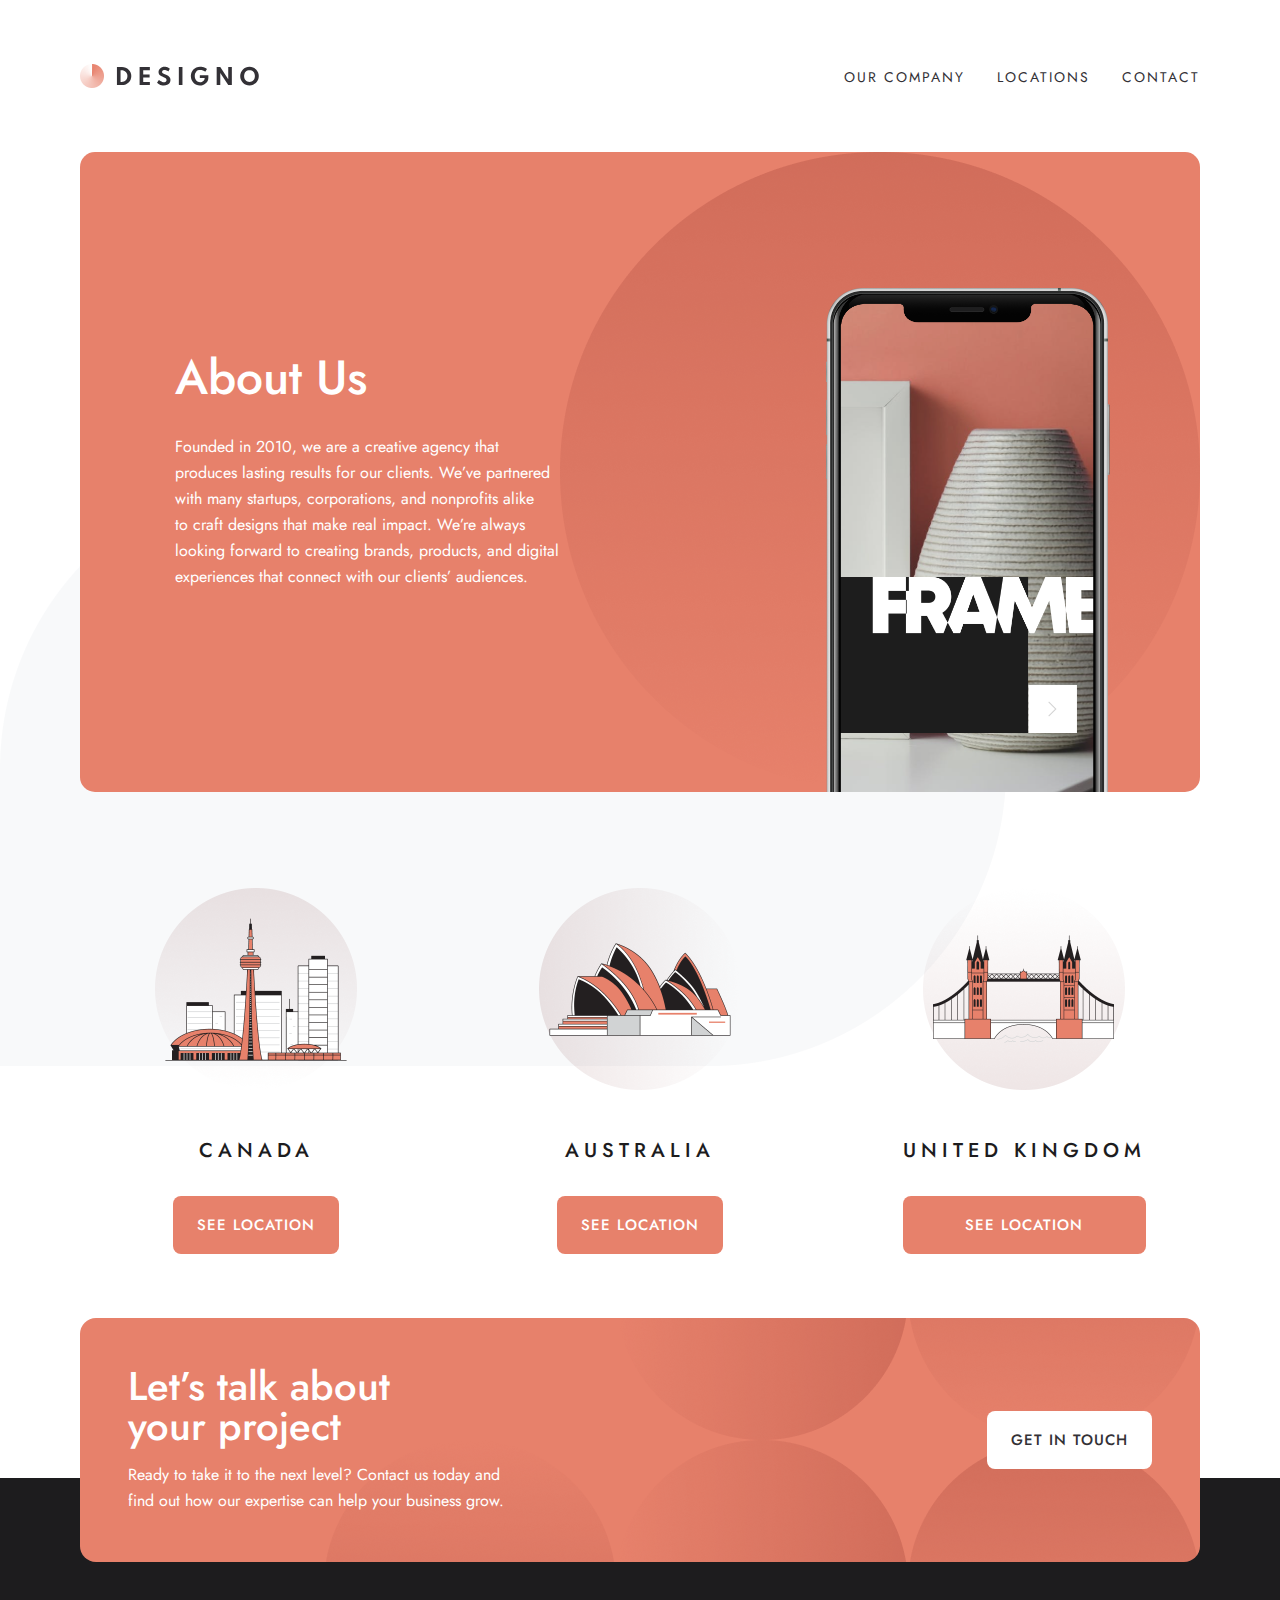
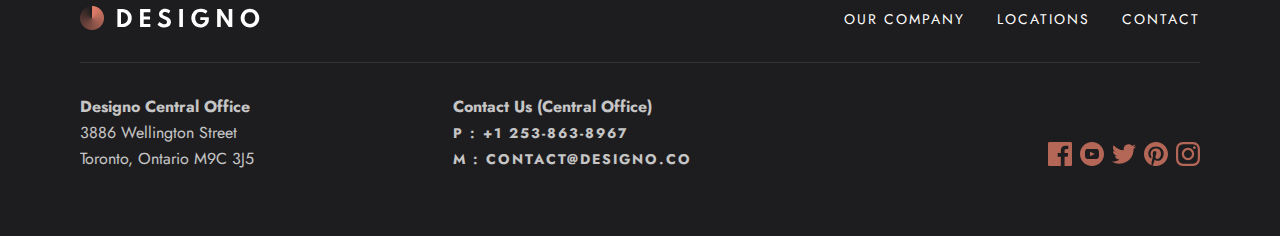
==== about.html @ 894c00fd "added "about" page" ====
<!DOCTYPE html>
<html lang="en">

<head>
  <meta charset="UTF-8" />
  <meta name="viewport" content="width=device-width, initial-scale=1.0" />
  <title>Designo</title>
  <link rel="preconnect" href="https://fonts.googleapis.com" />
  <link rel="preconnect" href="https://fonts.gstatic.com" crossorigin />
  <link href="https://fonts.googleapis.com/css2?family=Jost:wght@400;500&display=swap" rel="stylesheet" />
  <link rel="stylesheet" href="/css/styles.css" />
</head>

<body>
  <header class="header">
    <section class="menu container flex padding-section-medium">
      <a class="logo" href="/">
        <img class="logo_oval" src="/assets/Logo/logo-oval-2-x.png" alt="logo company Designo" />
        <img class="logo_designo" src="/assets/Logo/logo-designo-dark.svg" alt="logo company Designo" />
      </a>
      <nav>
        <ul class="nav_menu flex">
          <li><a href="/about.html">Our company</a></li>
          <li><a href="#">Locations</a></li>
          <li><a href="#">Contact</a></li>
        </ul>
      </nav>
    </section>
  </header>
  <main class="main container-bg">
    <section class="container hero flex padding-section-medium">
      <div class="hero_content">
        <h1>About Us</h1>
        <p>
          Founded in 2010, we are a creative agency that produces lasting results for our clients. We’ve partnered with
          many startups, corporations, and nonprofits alike to craft designs that make real impact. We’re always looking
          forward to creating brands, products, and digital experiences that connect with our clients’ audiences.
        </p>
      </div>
      <div class="hero_img-wrapper">
        <img src="/assets/images/Hero/Home mobile phone 01.png" alt="" class="hero-img">
      </div>
    </section>



    <section class="container flex padding-section-medium">
      <div class="features-wrapper">
        <div class="features-card">
          <img class="features-image" src="/assets/images/Features/card_image-canada.png" alt="">
          <div class="features-content">
            <h3>CANADA</h3>
            <button class="button-secondary">SEE LOCATION</button>
          </div>
        </div>
        <div class="features-card">
          <img class="features-image" src="/assets/images/Features/card_image-australia.png" alt="">
          <div class="features-content">
            <h3>AUSTRALIA</h3>
            <button class="button-secondary">SEE LOCATION</button>
          </div>
        </div>
        <div class="features-card">
          <img class="features-image" src="/assets/images/Features/card_image-uk.png" alt="">
          <div class="features-content">
            <h3>UNITED KINGDOM</h3>
            <button class="button-secondary">SEE LOCATION</button>
          </div>
        </div>
      </div>
      </div>
    </section>

  </main>
  <footer class="footer">
    <div class="cta_banner container flex">
      <div class="cta_banner-content">
        <h2>Let’s talk about your project</h2>
        <p>Ready to take it to the next level? Contact us today and find out how our expertise can help your business
          grow.</p>
      </div>
      <button class="button-primary">Get in touch</button>
      <!-- <div class="cta_banner-bg">
        <div class="cta_banner-bg-row">.cta_banner-oval</div>
        <div class="cta_banner-bg-row"></div>
      </div> -->
    </div>
    <div class="container footer_container">
      <div class="footer_content">
        <div class="footer_top-wrapper flex">
          <a class="logo" href="/">
            <img class="logo_oval" src="/assets/Logo/logo-oval-2-x.png" alt="logo company Designo" />
            <img class="logo_designo" src="/assets/Logo/logo-designo-white.svg" alt="logo company Designo" />
          </a>
          <nav>
            <ul class="menu nav_menu flex">
              <li><a href="/about.html">Our company</a></li>
              <li><a href="#">Locations</a></li>
              <li><a href="#">Contact</a></li>
            </ul>
          </nav>
        </div>
        <div class="footer_divider"></div>
        <div class="footer_bottom-wrapper">
          <ul class="footer_bottom-column">
            <li class="footer_text-bold">Designo Central Office</li>
            <li class="footer_text-regular">3886 Wellington Street</li>
            <li class="footer_text-regular">Toronto, Ontario M9C 3J5</li>
          </ul>

          <ul class="footer_bottom-column">
            <li class="footer_text-bold">Contact Us (Central Office)</li>
            <li class="footer_text-bold"><a href="">P : +1 253-863-8967</a></li>
            <li class="footer_text-bold"><a href="">M : contact@designo.co</a></li>
          </ul>

          <ul class="footer_icons">
            <li><a href="" class="footer_icon"><svg xmlns="http://www.w3.org/2000/svg" width="24" height="24"
                  viewBox="0 0 24 24" fill="none">
                  <path
                    d="M22.675 0H1.325C0.593 0 0 0.593 0 1.325V22.676C0 23.407 0.593 24 1.325 24H12.82V14.706H9.692V11.084H12.82V8.413C12.82 5.313 14.713 3.625 17.479 3.625C18.804 3.625 19.942 3.724 20.274 3.768V7.008L18.356 7.009C16.852 7.009 16.561 7.724 16.561 8.772V11.085H20.148L19.681 14.707H16.561V24H22.677C23.407 24 24 23.407 24 22.675V1.325C24 0.593 23.407 0 22.675 0Z"
                    fill="#E7816B" />
                </svg></a></li>
            <li><a href="" class="footer_icon"><svg xmlns="http://www.w3.org/2000/svg" width="24" height="24"
                  viewBox="0 0 24 24" fill="none">
                  <path fill-rule="evenodd" clip-rule="evenodd"
                    d="M12 0C5.373 0 0 5.373 0 12C0 18.627 5.373 24 12 24C18.627 24 24 18.627 24 12C24 5.373 18.627 0 12 0ZM16.441 16.892C14.339 17.036 9.657 17.036 7.558 16.892C5.282 16.736 5.017 15.622 5 12C5.017 8.371 5.285 7.264 7.558 7.108C9.657 6.964 14.34 6.964 16.441 7.108C18.718 7.264 18.982 8.378 19 12C18.982 15.629 18.715 16.736 16.441 16.892ZM14.917 11.996L10 9.658V14.342L14.917 11.996Z"
                    fill="#E7816B" />
                </svg></a></li>
            <li><a href="" class="footer_icon"><svg xmlns="http://www.w3.org/2000/svg" width="24" height="20"
                  viewBox="0 0 24 20" fill="none">
                  <path
                    d="M24 2.55705C23.117 2.94905 22.168 3.21305 21.172 3.33205C22.189 2.72305 22.97 1.75805 23.337 0.608047C22.386 1.17205 21.332 1.58205 20.21 1.80305C19.313 0.846047 18.032 0.248047 16.616 0.248047C13.437 0.248047 11.101 3.21405 11.819 6.29305C7.728 6.08805 4.1 4.12805 1.671 1.14905C0.381 3.36205 1.002 6.25705 3.194 7.72305C2.388 7.69705 1.628 7.47605 0.965 7.10705C0.911 9.38805 2.546 11.522 4.914 11.997C4.221 12.185 3.462 12.229 2.69 12.081C3.316 14.037 5.134 15.46 7.29 15.5C5.22 17.123 2.612 17.848 0 17.54C2.179 18.937 4.768 19.752 7.548 19.752C16.69 19.752 21.855 12.031 21.543 5.10605C22.505 4.41105 23.34 3.54405 24 2.55705Z"
                    fill="#E7816B" />
                </svg></a></li>
            <li><a href="" class="footer_icon"><svg xmlns="http://www.w3.org/2000/svg" width="24" height="24"
                  viewBox="0 0 24 24" fill="none">
                  <path
                    d="M12 0C5.373 0 0 5.372 0 12C0 17.084 3.163 21.426 7.627 23.174C7.522 22.225 7.427 20.769 7.669 19.733C7.887 18.796 9.076 13.768 9.076 13.768C9.076 13.768 8.717 13.049 8.717 11.986C8.717 10.318 9.684 9.072 10.888 9.072C11.911 9.072 12.406 9.841 12.406 10.762C12.406 11.791 11.751 13.33 11.412 14.757C11.129 15.951 12.011 16.926 13.189 16.926C15.322 16.926 16.961 14.677 16.961 11.431C16.961 8.558 14.897 6.549 11.949 6.549C8.535 6.549 6.531 9.11 6.531 11.756C6.531 12.787 6.928 13.894 7.424 14.494C7.522 14.613 7.536 14.718 7.507 14.839L7.174 16.199C7.121 16.419 7 16.466 6.772 16.36C5.273 15.662 4.336 13.471 4.336 11.711C4.336 7.926 7.086 4.449 12.265 4.449C16.428 4.449 19.663 7.416 19.663 11.38C19.663 15.516 17.056 18.844 13.436 18.844C12.22 18.844 11.077 18.213 10.686 17.466L9.938 20.319C9.667 21.362 8.936 22.669 8.446 23.465C9.57 23.812 10.763 24 12 24C18.627 24 24 18.627 24 12C24 5.372 18.627 0 12 0Z"
                    fill="#E7816B" />
                </svg></a></li>
            <li><a href="" class="footer_icon"><svg xmlns="http://www.w3.org/2000/svg" width="24" height="24"
                  viewBox="0 0 24 24" fill="none">
                  <path fill-rule="evenodd" clip-rule="evenodd"
                    d="M12 0C8.741 0 8.333 0.014 7.053 0.072C2.695 0.272 0.273 2.69 0.073 7.052C0.014 8.333 0 8.741 0 12C0 15.259 0.014 15.668 0.072 16.948C0.272 21.306 2.69 23.728 7.052 23.928C8.333 23.986 8.741 24 12 24C15.259 24 15.668 23.986 16.948 23.928C21.302 23.728 23.73 21.31 23.927 16.948C23.986 15.668 24 15.259 24 12C24 8.741 23.986 8.333 23.928 7.053C23.732 2.699 21.311 0.273 16.949 0.073C15.668 0.014 15.259 0 12 0ZM12 2.163C15.204 2.163 15.584 2.175 16.85 2.233C20.102 2.381 21.621 3.924 21.769 7.152C21.827 8.417 21.838 8.797 21.838 12.001C21.838 15.206 21.826 15.585 21.769 16.85C21.62 20.075 20.105 21.621 16.85 21.769C15.584 21.827 15.206 21.839 12 21.839C8.796 21.839 8.416 21.827 7.151 21.769C3.891 21.62 2.38 20.07 2.232 16.849C2.174 15.584 2.162 15.205 2.162 12C2.162 8.796 2.175 8.417 2.232 7.151C2.381 3.924 3.896 2.38 7.151 2.232C8.417 2.175 8.796 2.163 12 2.163ZM5.838 12C5.838 8.597 8.597 5.838 12 5.838C15.403 5.838 18.162 8.597 18.162 12C18.162 15.404 15.403 18.163 12 18.163C8.597 18.163 5.838 15.403 5.838 12ZM12 16C9.791 16 8 14.21 8 12C8 9.791 9.791 8 12 8C14.209 8 16 9.791 16 12C16 14.21 14.209 16 12 16ZM16.965 5.595C16.965 4.8 17.61 4.155 18.406 4.155C19.201 4.155 19.845 4.8 19.845 5.595C19.845 6.39 19.201 7.035 18.406 7.035C17.61 7.035 16.965 6.39 16.965 5.595Z"
                    fill="#E7816B" />
                </svg></a></li>
          </ul>
        </div>
      </div>
    </div>
  </footer>
</body>

</html>
---- css/styles.css ----
@import url(/css/links-and-buttons.css);
@import url(/css/menu.css);
@import url(/css/typography.css);
@import url(/css/main.css);
@import url(/css/cards.css);

:root {
  --peach: #E7816B;
  --light-peach: #FFAD9B;
  --black: #1D1C1E;
  --dark-grey: #333136;
  --white: #FFFFFF;
  --light-grey: #F1F3F5;
}

* {
  margin: 0;
  box-sizing: border-box;
}

body {
  font-family: "Jost", sans-serif;
  font-style: normal;
  font-weight: 400;
  text-wrap: balance;
  color: var(--black);
}

header,
main,
footer {
  /* padding: 0 80px; */
  padding: 0 5rem;
}

ul {
  list-style-type: none;
  padding-left: 0;
}


.padding-global {
  padding: 2.5rem;
}

@media screen and (max-width: 600px) {
  .padding-global {
    padding: 1.25rem;
  }

  header,
  main,
  footer {
    /* padding: 0 80px; */
    padding: 0 2.5rem;
  }
}

@media screen and (max-width: 400px) {

  header,
  main,
  footer {
    /* padding: 0 80px; */
    padding: 0 1.25rem;
  }
}

.main {
  max-width: 1440px;
  margin-left: auto;
  margin-right: auto;
  background: url(../assets/images/body_bg_top.png),
    url(../assets/images/body_bg_bottom.png);
  background-repeat: no-repeat;
  background-position: left top 320px, right bottom 74px;
}


/* HERO SECTION */
.hero {
  min-height: 640px;
  border-radius: 15px;
  padding-left: 95px;
  padding-right: 95px;
  background: url(../assets/images/hero_bg_circle.png), var(--peach);
  background-repeat: no-repeat;
  background-position: right bottom, right center;
  position: relative;
  overflow: hidden;
}

.hero_content {
  max-width: 450px;
  color: #fff;
  display: flex;
  flex-direction: column;
  align-items: start;
  gap: 32px;

}

.hero_img-wrapper {
  width: 284px;
  position: absolute;
  right: 90px;
  bottom: -5rem;
}

.hero-img {
  width: 100%;
  height: 100%;
}

@media screen and (max-width: 1050px) {
  .hero {
    text-align: center;
    background-position: center bottom, right center;
    display: flex;
    flex-direction: column;
    align-items: center;
    padding-left: 3rem;
    padding-right: 3rem;
  }

  .hero_content {
    align-items: center;
    max-width: none;
  }

  .hero_img-wrapper {
    width: 300px;
    position: relative;
    right: auto;
    left: auto;
    bottom: -6rem;
  }
}

@media screen and (max-width: 500px) {
  .hero_img-wrapper {
    width: 90%;
  }
}

/* PRODUCTS */
.products-wrapper {
  display: grid;
  grid-template-columns: repeat(auto-fit, minmax(18rem, 1fr));
  width: 100%;
  gap: 2rem;
}

.home_products-cards-column {
  display: flex;
  flex-direction: column;
  gap: 2rem;
}

.home_products-card {
  display: flex;
  flex-direction: column;
  align-items: center;
  justify-content: center;
  text-align: center;
  padding: 6rem 2rem;
  border-radius: 1rem;
  color: #FFF;
  text-transform: uppercase;
  position: relative;
  overflow: hidden;
  gap: 1rem;
  height: 100%;
}

.home_products-card h2 {
  font-size: 2.5rem;
  font-weight: 500;
  line-height: 120%;
  letter-spacing: 2px;
}

.home_products-card a {
  color: var(--white);
  font-size: 1rem;
  display: flex;
  flex-direction: row;
  align-items: center;
  justify-content: center;
  gap: .5rem;
}


.home_products-webdesign {
  background: url(/assets/images/products/webdesign.png);
}

.home_products-appdesign {
  background: url(/assets/images/products/appdesign.jpg);
}

.home_products-graphicdesign {
  background: url(/assets/images/products/graphicdesign.jpg);
}

.home_products-card {
  background-position: center center;
  background-size: cover;
  background-repeat: no-repeat;
}

@media screen and (max-width: 800px) {
  .products-wrapper {
    display: flex;
    flex-direction: column;
  }
}

/* FOOTER */
.footer {
  background-color: var(--black);
  color: var(--white);
  position: relative;
  margin-top: 8rem;
  padding: 6rem 80px 4rem 80px;
}

.cta_banner {
  padding: 3rem;
  border-radius: 1rem;
  position: absolute;
  top: -10rem;
  width: calc(100% - 160px);
  max-width: 1280px;
  left: calc((100vw - 1280px) / 2);
  /* Formula to position from left */
  right: calc((100vw - 1280px) / 2);
  /* Formula to position from right */
  gap: 1rem;
  background: url(/assets/images/cta-bg.png), var(--peach);
  background-position: right center;
  background-repeat: no-repeat;
}

.cta_banner-content {
  max-width: 24rem;
  display: flex;
  flex-direction: column;
  gap: 1rem;
}

.footer a {
  color: var(--white);
}

.footer_top-wrapper {
  padding-top: 2rem;
  padding-bottom: 2rem;
}

.footer_divider {
  width: 100%;
  height: 1px;
  background-color: var(--white);
  opacity: .1;
}

.footer_bottom-wrapper {
  opacity: .75;
  margin-top: 31px;
  display: grid;
  grid-template-columns: 1fr 1fr 1fr;
}

.footer_bottom-column {
  font-size: 16px;
  line-height: 26px;
  /* 162.5% */
}

.footer_text-bold {
  font-weight: 700;
}

.footer_text-regular {
  font-weight: 400;
}

.footer_icons {
  display: flex;
  flex-direction: row;
  align-items: center;
  gap: .5rem;
  margin-top: auto;
  margin-left: auto;
}

@media screen and (max-width: 800px) {
  .cta_banner {
    display: flex;
    flex-direction: column;
    align-content: center;
    text-align: center;
    padding: 2rem 1.25rem;
    background-size: cover;
    width: calc(100% - 60px);
  }

  .footer {
    padding-top: 12rem;
    padding-left: 2.5rem;
    padding-right: 2.5rem;
  }

  .footer_top-wrapper {
    display: flex;
    flex-direction: column;
    gap: 32px;
  }

  .footer_bottom-wrapper {
    display: flex;
    flex-direction: column;
    gap: 40px;
  }

  .footer_content,
  .footer_top-wrapper,
  .footer_bottom-wrapper,
  .footer_bottom-column {
    display: flex;
    flex-direction: column;
    align-items: center;
  }

  .footer_icons {
    display: flex;
    flex-direction: row;
    align-items: center;
    margin-top: 0;
    margin-left: 0;
    text-align: center;

  }

  .footer_content .nav_menu {
    display: flex;
    flex-direction: column;
  }
}
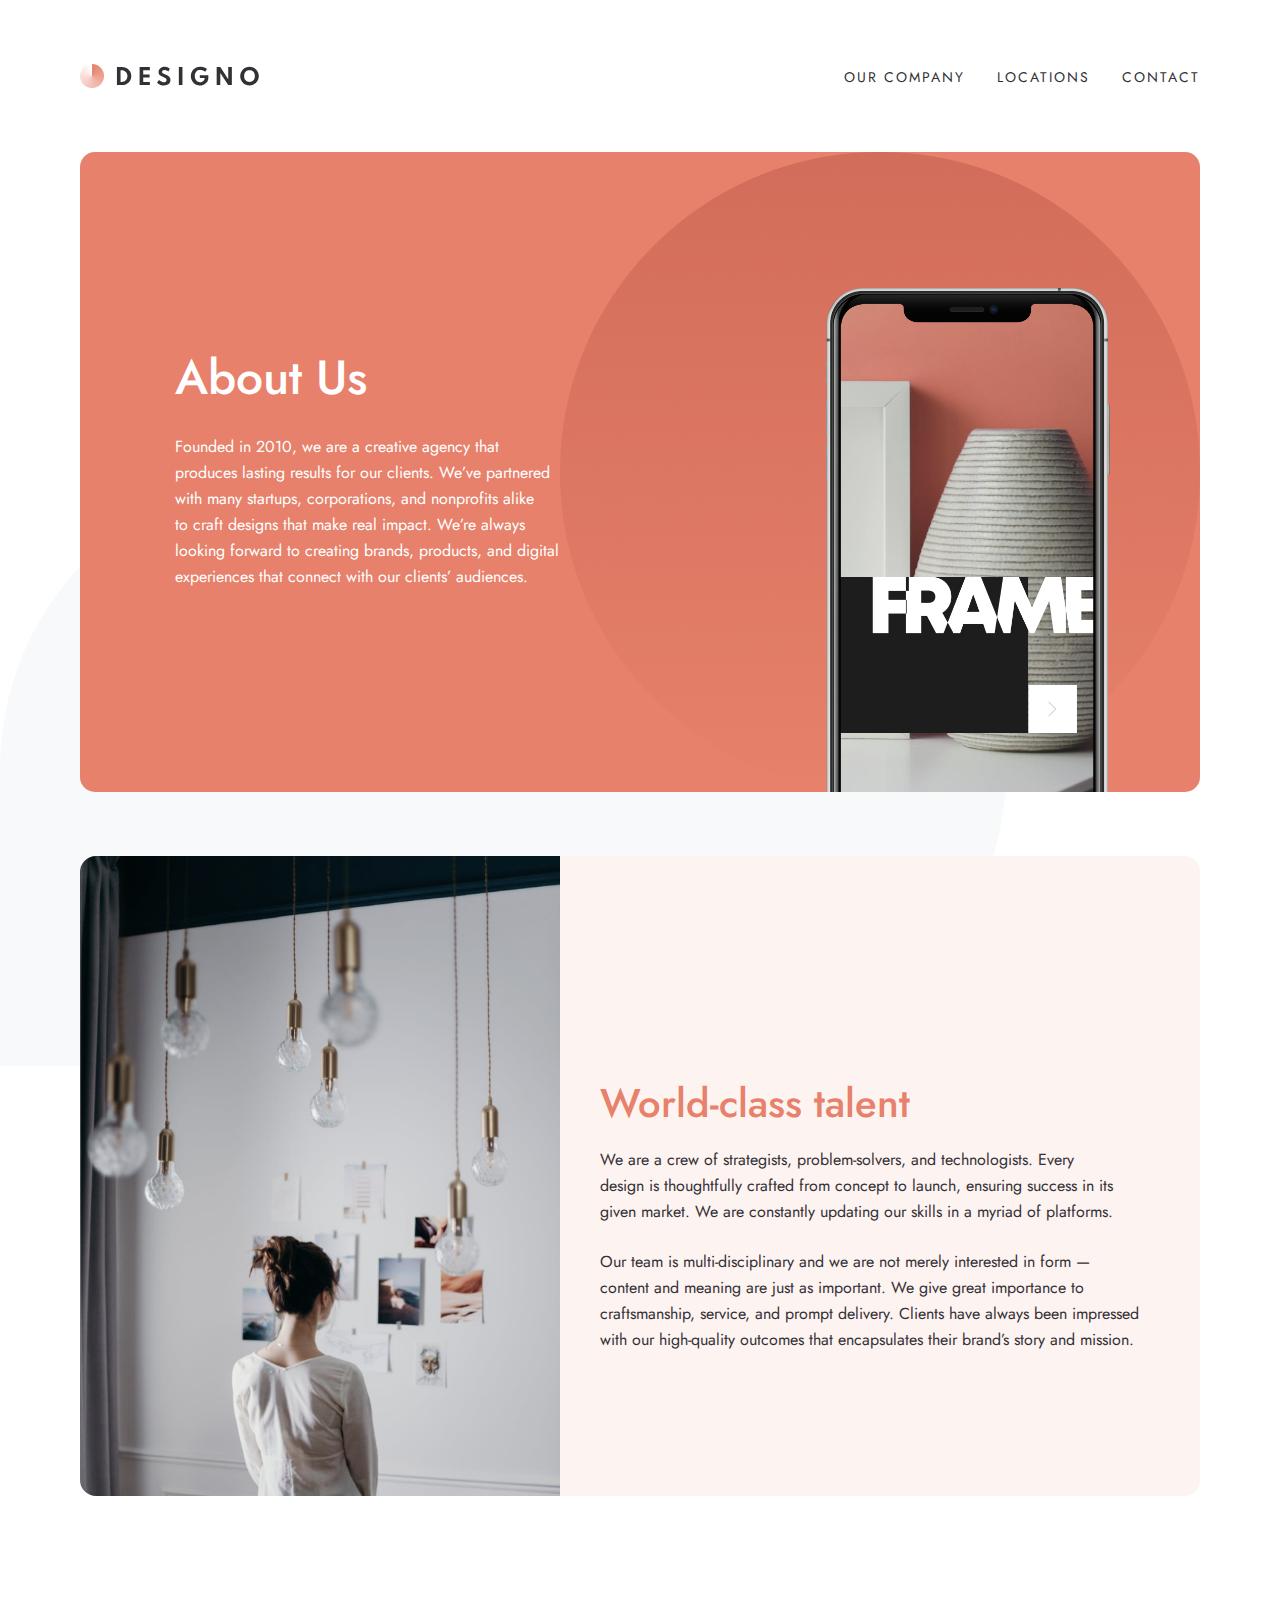
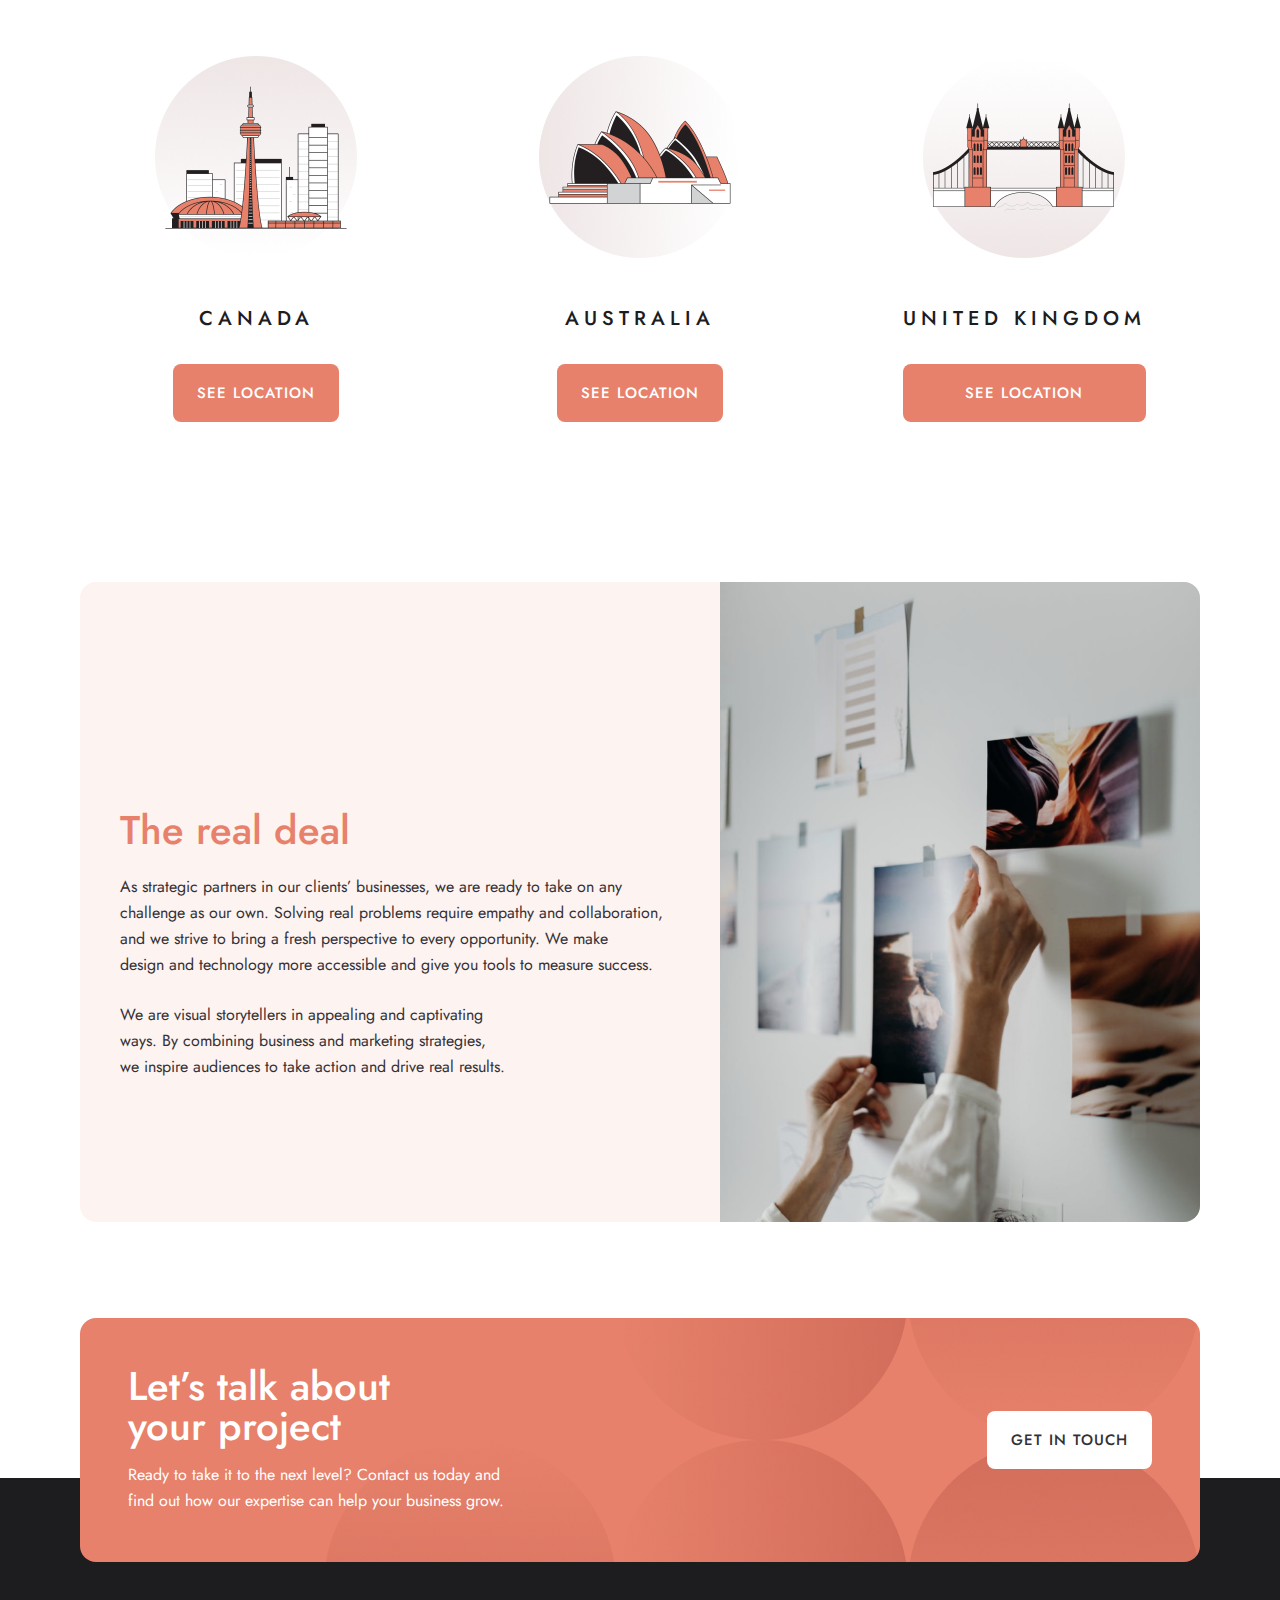
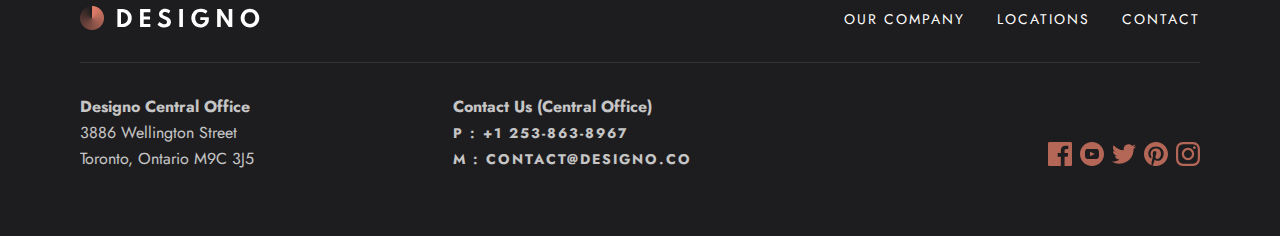
==== commit 991d10db: "Added 2 cards to about" ====
--- a/about.html
+++ b/about.html
@@ -45,6 +45,28 @@
 
 
     <section class="container flex padding-section-medium">
+      <div class="card card-large">
+        <div class="card_large_image-wrap">
+          <img src="/assets/images/about/about-world-class-talent.png" alt="" class="card_large-image">
+        </div>
+        <div class="card_large-content">
+          <h2 class="text-color-peach margin-bottom-medium">World-class talent</h2>
+          <p class="margin-bottom-medium">We are a crew of strategists, problem-solvers, and technologists. Every design
+            is thoughtfully crafted from
+            concept to launch, ensuring success in its given market. We are constantly updating our skills in a myriad
+            of
+            platforms.</p>
+          <p>Our team is multi-disciplinary and we are not merely interested in form — content and meaning are just as
+            important. We give great importance to craftsmanship, service, and prompt delivery. Clients have always been
+            impressed with our high-quality outcomes that encapsulates their brand’s story and mission.
+          </p>
+        </div>
+      </div>
+    </section>
+
+
+
+    <section class="container flex padding-section-medium">
       <div class="features-wrapper">
         <div class="features-card">
           <img class="features-image" src="/assets/images/Features/card_image-canada.png" alt="">
@@ -68,8 +90,26 @@
           </div>
         </div>
       </div>
+    </section>
+
+    <section class="container flex padding-section-medium">
+      <div class="card card-large is-revert">
+        <div class="card_large-content">
+          <h2 class="text-color-peach margin-bottom-medium">The real deal</h2>
+          <p class="margin-bottom-medium">As strategic partners in our clients’ businesses, we are ready to take on any
+            challenge as our own. Solving real problems require empathy and collaboration, and we strive to bring a
+            fresh perspective to every opportunity. We make design and technology more accessible and give you tools to
+            measure success.</p>
+          <p>We are visual storytellers in appealing and captivating ways. By combining business and marketing
+            strategies, we inspire audiences to take action and drive real results.
+          </p>
+        </div>
+        <div class="card_large_image-wrap">
+          <img src="/assets/images/about/about-the-real-deal.png" alt="" class="card_large-image">
+        </div>
       </div>
     </section>
+    <div class="spacer-large"></div>
 
   </main>
   <footer class="footer">
@@ -80,10 +120,6 @@
           grow.</p>
       </div>
       <button class="button-primary">Get in touch</button>
-      <!-- <div class="cta_banner-bg">
-        <div class="cta_banner-bg-row">.cta_banner-oval</div>
-        <div class="cta_banner-bg-row"></div>
-      </div> -->
     </div>
     <div class="container footer_container">
       <div class="footer_content">
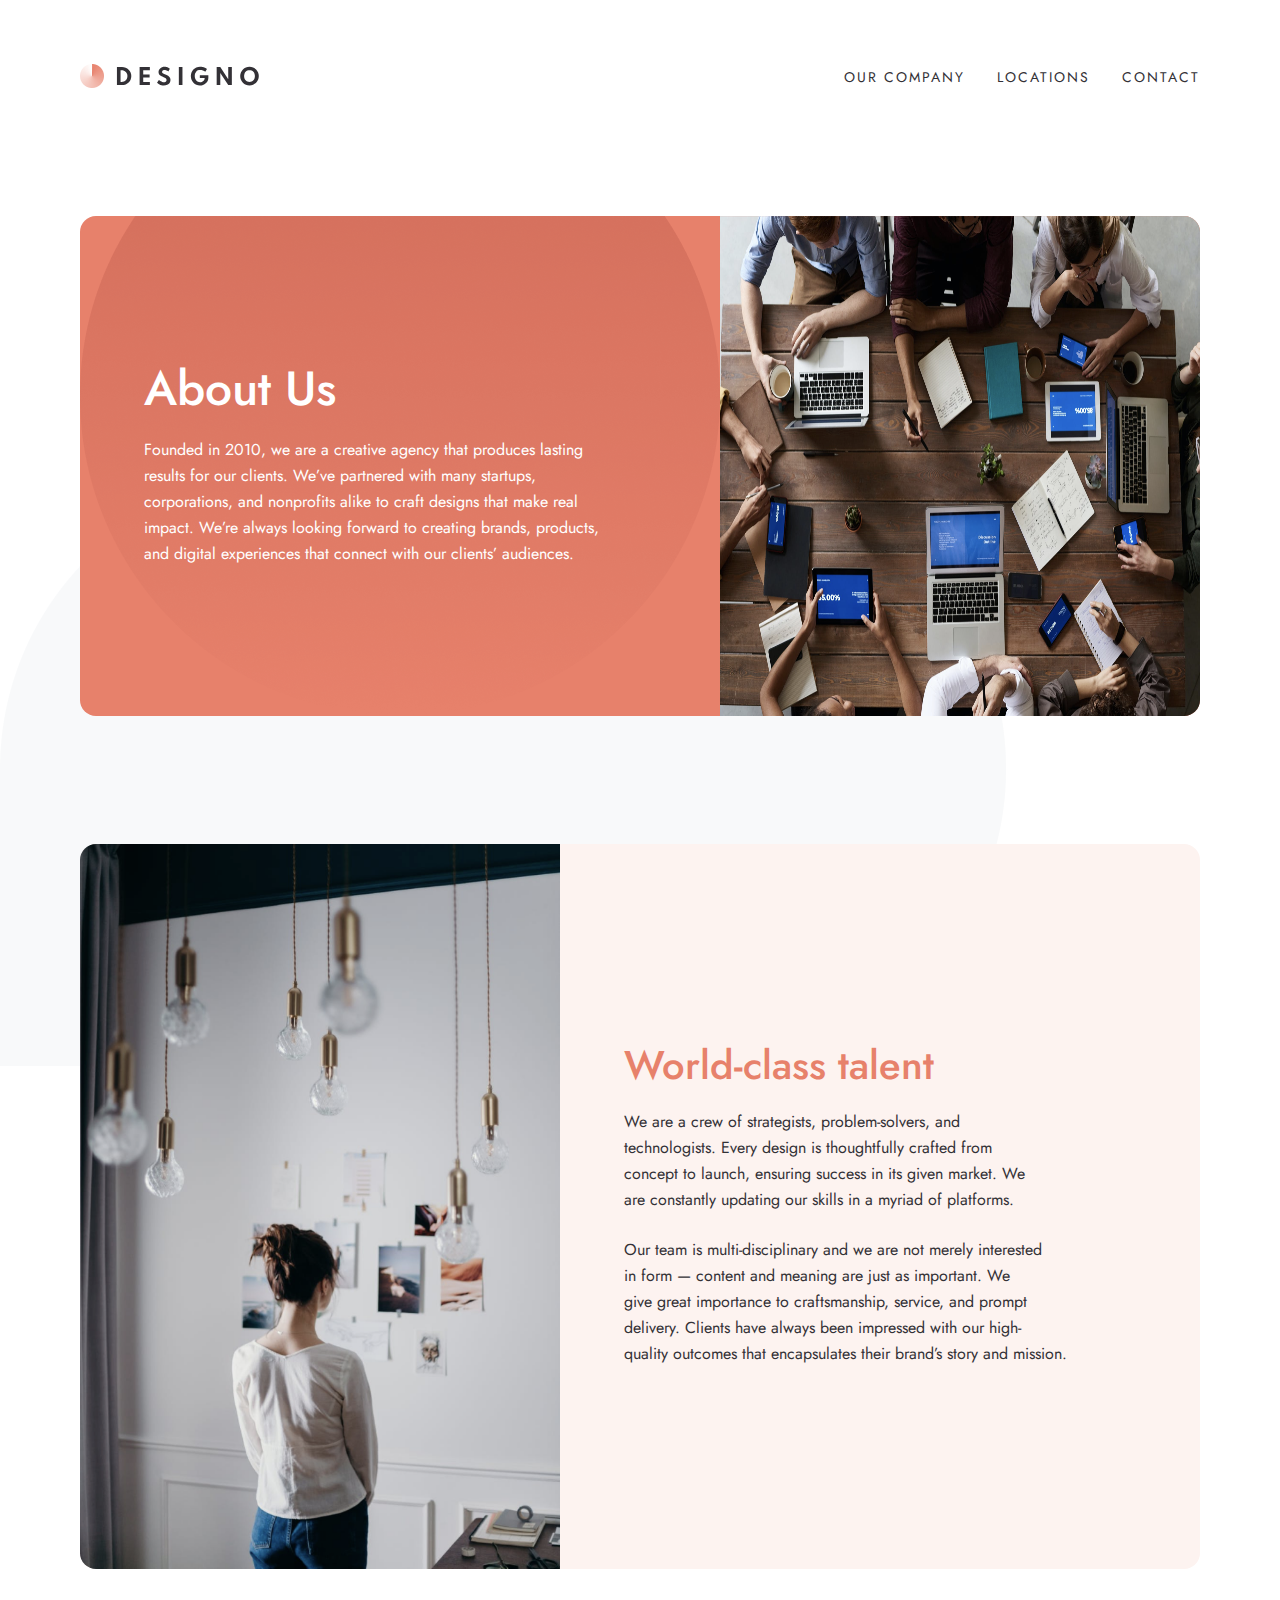
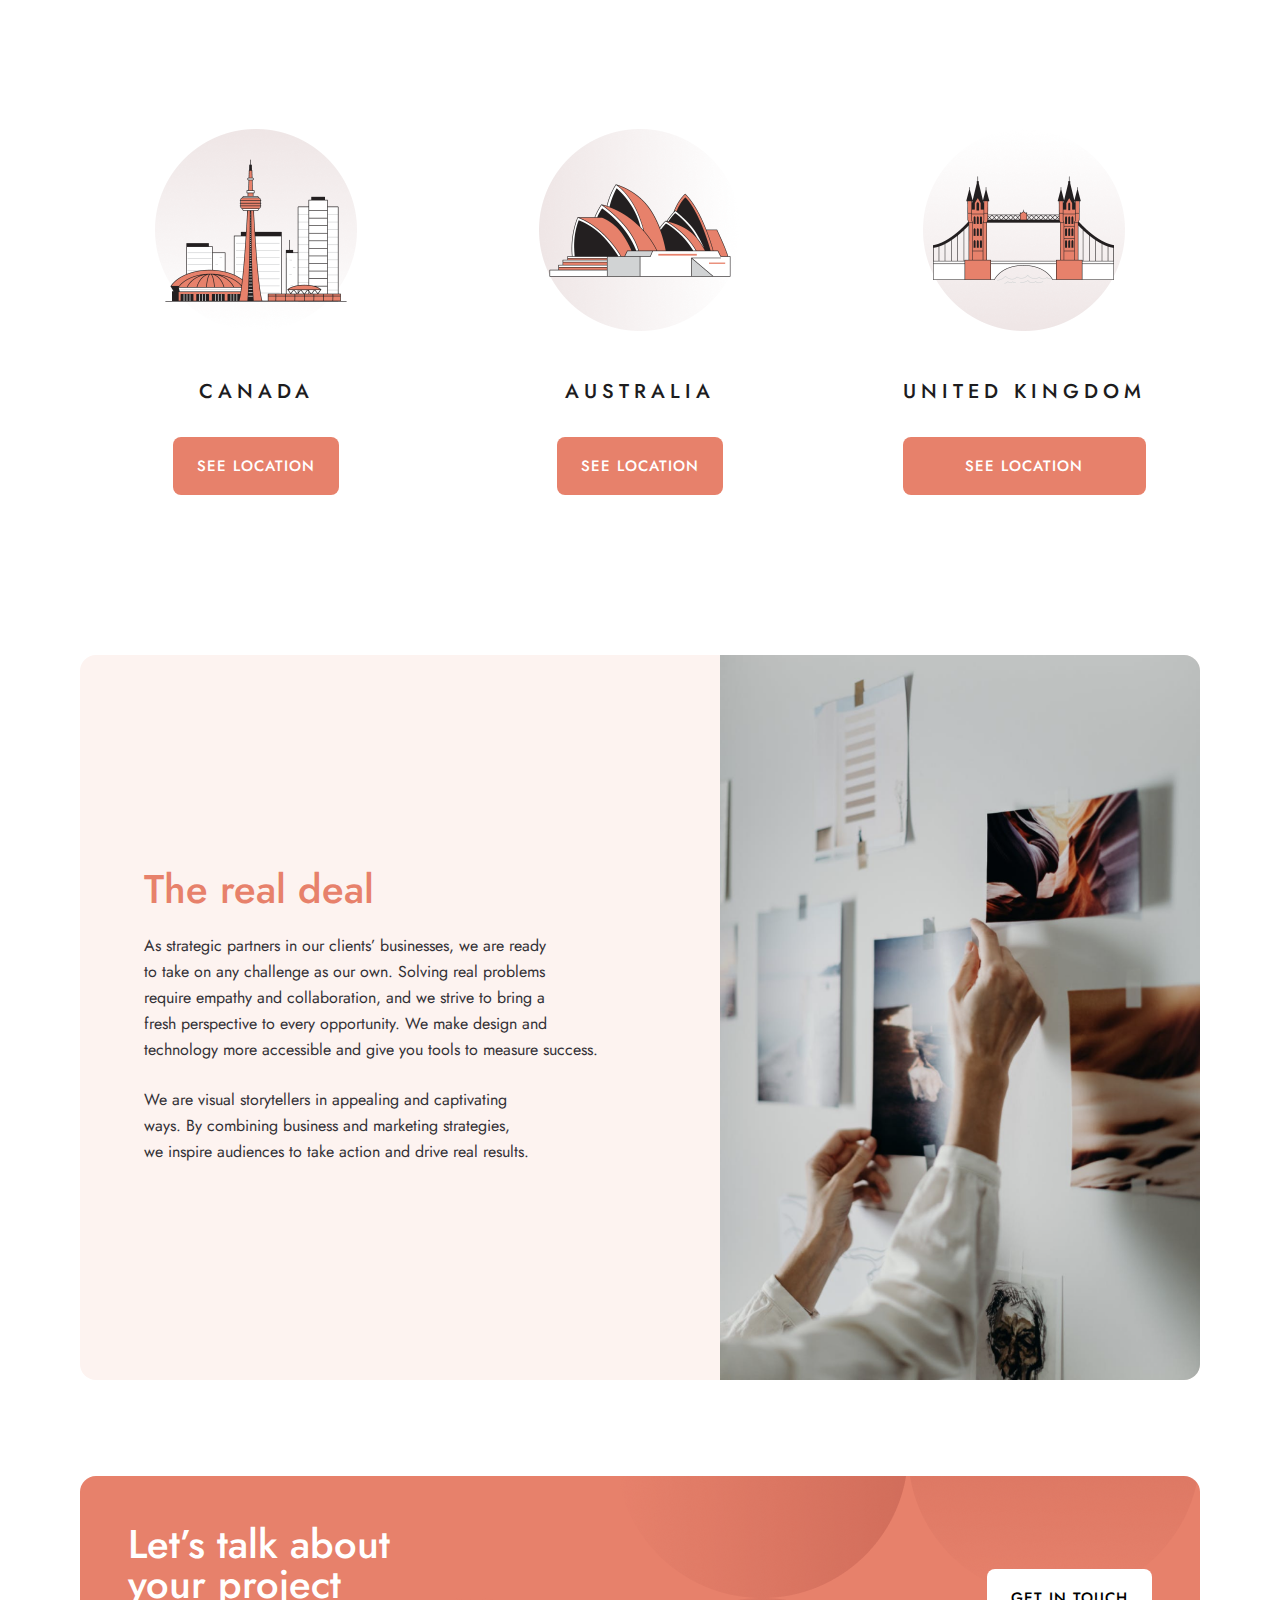
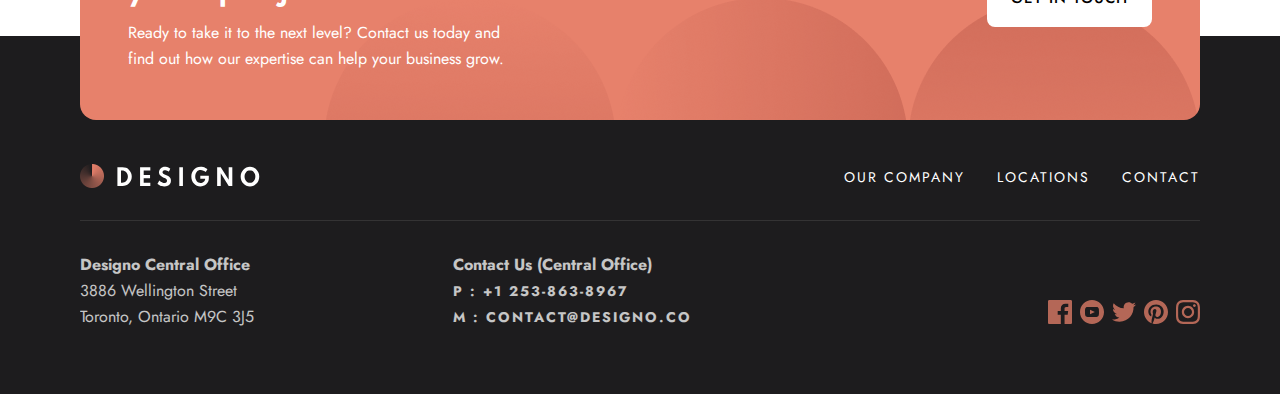
==== commit 24d7b425: "Small css fix, adding links" ====
--- a/about.html
+++ b/about.html
@@ -21,26 +21,33 @@
       <nav>
         <ul class="nav_menu flex">
           <li><a href="/about.html">Our company</a></li>
-          <li><a href="#">Locations</a></li>
-          <li><a href="#">Contact</a></li>
+          <li><a href="/locations.html">Locations</a></li>
+          <li><a href="/contact.html">Contact</a></li>
         </ul>
       </nav>
     </section>
   </header>
+
   <main class="main container-bg">
-    <section class="container hero flex padding-section-medium">
-      <div class="hero_content">
-        <h1>About Us</h1>
-        <p>
-          Founded in 2010, we are a creative agency that produces lasting results for our clients. We’ve partnered with
-          many startups, corporations, and nonprofits alike to craft designs that make real impact. We’re always looking
-          forward to creating brands, products, and digital experiences that connect with our clients’ audiences.
-        </p>
-      </div>
-      <div class="hero_img-wrapper">
-        <img src="/assets/images/Hero/Home mobile phone 01.png" alt="" class="hero-img">
-      </div>
-    </section>
+    <!-- <section class="container hero flex padding-section-medium"> -->
+    <!-- <section class="card card-large is-revert"></section> -->
+    <section class="container flex padding-section-medium">
+      <div class="card card-large is-revert is-peach">
+        <div class="card_large-content">
+          <h1 class="text-color-white margin-bottom-medium">About Us</h1>
+          <p>Founded in 2010, we are a creative agency that produces lasting results for our clients. We’ve partnered
+            with
+            many startups, corporations, and nonprofits alike to craft designs that make real impact. We’re always
+            looking
+            forward to creating brands, products, and digital experiences that connect with our clients’ audiences.
+          </p>
+        </div>
+        <div class="card_large_image-wrap">
+          <img src="/assets/images/about/About-Us-hero.png" alt="about us" class="hero-img">
+        </div>
+      </div>
+    </section>
+
 
 
 
@@ -65,32 +72,35 @@
     </section>
 
 
-
     <section class="container flex padding-section-medium">
       <div class="features-wrapper">
         <div class="features-card">
           <img class="features-image" src="/assets/images/Features/card_image-canada.png" alt="">
           <div class="features-content">
             <h3>CANADA</h3>
-            <button class="button-secondary">SEE LOCATION</button>
+            <a class="button-secondary" href="https://maps.app.goo.gl/XP6TWokyM7ueKdm8A" target="_blank">See
+              Location</a>
           </div>
         </div>
         <div class="features-card">
           <img class="features-image" src="/assets/images/Features/card_image-australia.png" alt="">
           <div class="features-content">
             <h3>AUSTRALIA</h3>
-            <button class="button-secondary">SEE LOCATION</button>
+            <a class="button-secondary" href="https://maps.app.goo.gl/Urv24SCH6mGrzQDr8" target="_blank">See
+              Location</a>
           </div>
         </div>
         <div class="features-card">
           <img class="features-image" src="/assets/images/Features/card_image-uk.png" alt="">
           <div class="features-content">
             <h3>UNITED KINGDOM</h3>
-            <button class="button-secondary">SEE LOCATION</button>
+            <a class="button-secondary" href="https://maps.app.goo.gl/gZjaEY8K7q1MmBF6A" target="_blank">See
+              Location</a>
           </div>
         </div>
       </div>
     </section>
+
 
     <section class="container flex padding-section-medium">
       <div class="card card-large is-revert">
@@ -119,7 +129,7 @@
         <p>Ready to take it to the next level? Contact us today and find out how our expertise can help your business
           grow.</p>
       </div>
-      <button class="button-primary">Get in touch</button>
+      <a class="button-primary" href="/contact.html">Get in touch</a>
     </div>
     <div class="container footer_container">
       <div class="footer_content">
@@ -131,8 +141,8 @@
           <nav>
             <ul class="menu nav_menu flex">
               <li><a href="/about.html">Our company</a></li>
-              <li><a href="#">Locations</a></li>
-              <li><a href="#">Contact</a></li>
+              <li><a href="/locations.html">Locations</a></li>
+              <li><a href="/contact.html">Contact</a></li>
             </ul>
           </nav>
         </div>
--- a/css/styles.css
+++ b/css/styles.css
@@ -253,6 +253,10 @@
   color: var(--white);
 }
 
+.cta_banner a {
+  color: initial;
+}
+
 .footer_top-wrapper {
   padding-top: 2rem;
   padding-bottom: 2rem;
@@ -347,4 +351,126 @@
     display: flex;
     flex-direction: column;
   }
+}
+
+/* About Page */
+.card-large.is-peach {
+  min-height: 500px;
+
+  background: url(../assets/images/hero_bg_circle.png), var(--peach);
+  background-repeat: no-repeat;
+  background-position: left bottom, right center;
+
+  color: var(--white);
+  padding: auto;
+}
+
+
+/* Contact */
+.form-wrapper {
+  display: flex;
+  flex-direction: column;
+  align-items: stretch;
+  justify-content: center;
+  gap: 1rem;
+  margin-top: -2rem;
+  width: 100%;
+}
+
+input,
+textarea {
+  background-color: transparent;
+  border: none;
+  border-bottom: 1px solid var(--white);
+  padding: 12px 1rem;
+  color: var(--white);
+  text-transform: capitalize;
+}
+
+input::placeholder,
+textarea::placeholder {
+  color: var(--white);
+  opacity: .5;
+}
+
+.form_button {
+  margin-left: auto;
+}
+
+/* LOCATIONS */
+.locations-wrapper {
+  display: flex;
+  flex-direction: column;
+  gap: 2rem;
+}
+
+.locations-row {
+  display: grid;
+  grid-template-columns: 2fr 1fr;
+  gap: 2rem;
+}
+
+.locations-row.is-even {
+  grid-template-columns: 1fr 2fr;
+}
+
+.locations-card {
+  background: #FDF3F0;
+  height: 100%;
+  width: 100%;
+  border-radius: 1rem;
+}
+
+.locations-card.is-content {
+  padding: 95px;
+}
+
+.locations-card.is-map {
+  border-radius: 1rem;
+  overflow: hidden;
+  width: 100%;
+  height: 100%;
+}
+
+.locations-card.is-map img {
+  width: 100%;
+  height: 100%;
+}
+
+.locations-card-content-row {
+  display: flex;
+  flex-direction: row;
+  column-gap: 4rem;
+  row-gap: 1rem;
+  flex-wrap: wrap;
+}
+
+.locations-card-content-row:first-child {
+  margin-bottom: 2rem;
+}
+
+.locations-card-content-list li:first-child {
+  font-weight: 700;
+}
+
+@media screen and (max-width: 1100px) {
+  .locations-row {
+    background-color: red;
+    display: flex;
+    flex-direction: column-reverse;
+  }
+
+  .locations-row.is-even {
+    flex-direction: column;
+  }
+
+  .locations-card.is-content {
+    padding: 75px;
+  }
+
+  .locations-card.is-map {
+    aspect-ratio: 16/9;
+    object-fit: fill;
+    object-position: center center;
+  }
 }